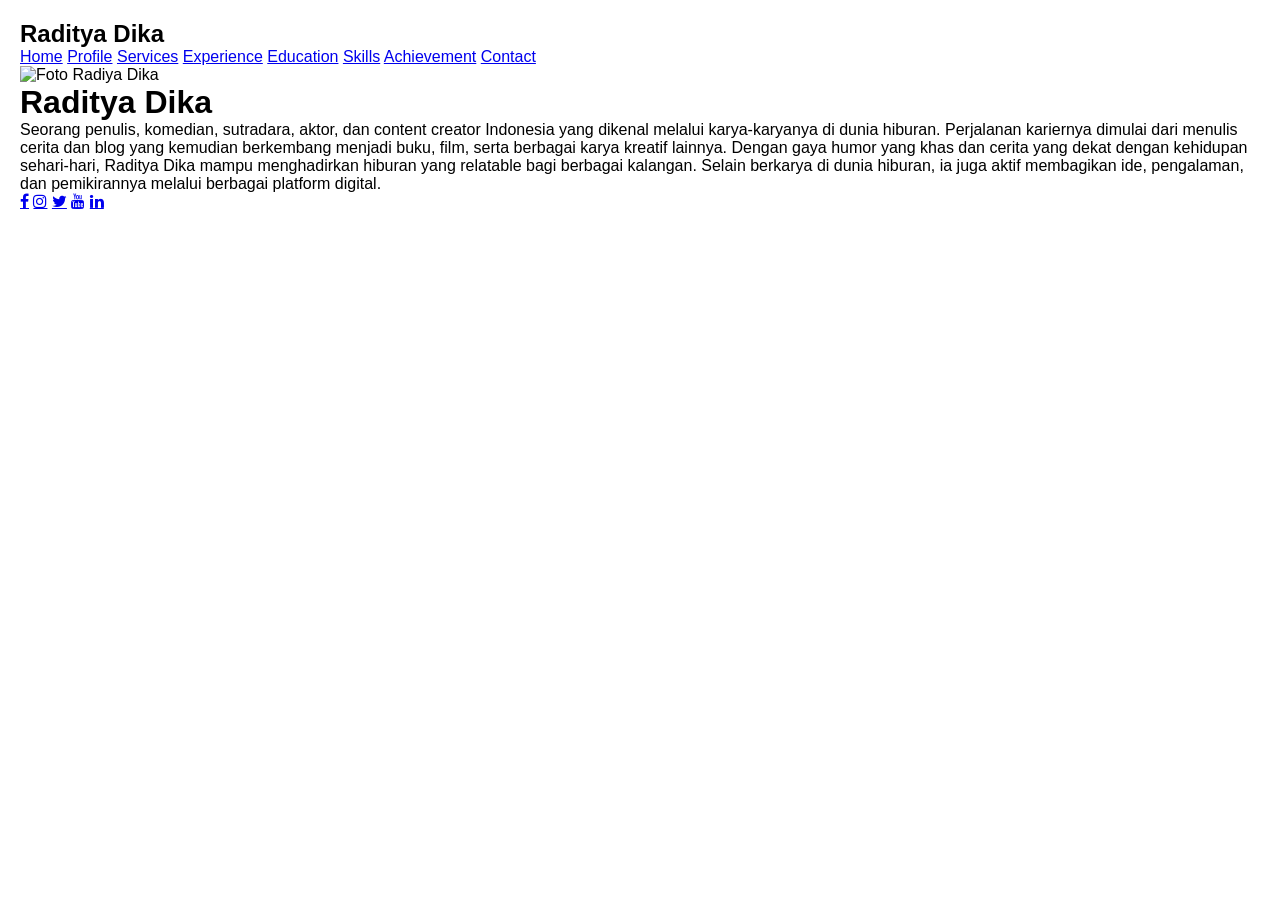
==== index.html @ bf1c9da6 "Progress landing page" ====
<!DOCTYPE html>
<html lang="en">

<head>
    <meta charset="UTF-8">
    <meta name="viewport" content="width=device-width, initial-scale=1.0">
    <title>Website Portfolio</title>    
    <link rel="stylesheet" href="https://cdnjs.cloudflare.com/ajax/libs/font-awesome/4.7.0/css/font-awesome.min.css">
    <link rel="stylesheet" href="style.css" /> 
</head>

<body>
    <h2 id="header">Raditya Dika</h2>

    <nav>
        <a href="#" class="active">Home</a>
        <a href="#">Profile</a>
        <a href="#">Services</a>
        <a href="#">Experience</a>
        <a href="#">Education</a>
        <a href="#">Skills</a>
        <a href="#">Achievement</a>
        <a href="#">Contact</a>
    </nav>

    <div class="home">
        <img id="main-image" src="FotoRadityaDika" alt="Foto Radiya Dika">
        <h1>Raditya Dika</h1>
        <p>Seorang penulis, komedian, sutradara, aktor, dan content creator Indonesia yang dikenal melalui karya-karyanya di dunia hiburan. Perjalanan kariernya dimulai dari menulis cerita dan blog yang kemudian berkembang menjadi buku, film, serta berbagai karya kreatif lainnya. 
            Dengan gaya humor yang khas dan cerita yang dekat dengan kehidupan sehari-hari, Raditya Dika mampu menghadirkan hiburan yang relatable bagi berbagai kalangan. Selain berkarya di dunia hiburan, ia juga aktif membagikan ide, pengalaman, dan pemikirannya melalui berbagai platform digital. </p>       <div class="social-media">
            
        <div class="social-media">    
            <a href="#" class="fa fa-facebook"></a>
            <a href="#" class="fa fa-instagram"></a>
            <a href="#" class="fa fa-twitter"></a>
            <a href="#" class="fa fa-youtube"></a>
            <a href="#" class="fa fa-linkedin"></a>
        </div>


    </div>
</body>

</html>
---- style.css ----
* {
  box-sizing: border-box;
  margin: 0;
  padding: 0;
  font-family: Arial, Helvetica, sans-serif;
}

.nav-back {
  margin-bottom: 20px;
}

body {
  background-color: #ffffff; 
  color: #000000;          
  padding: 20px;
}

.page {
  display: flex;
  flex-direction: row;
  max-width: 900px;
  margin: 0 auto;
  gap: 30px;
}

.btn-back {
  display: inline-block;
  padding: 8px 16px;
  background-color: #0078e0; 
  color: #ffffff;        
  border-radius: 8px;
  font-size: 0.95rem;
  transition: background-color 0.2s ease, transform 0.1s ease;
}

.btn-back:hover {
  background-color: #005bb5;
  transform: translateY(-1px);
}

.leftbar {
  flex: 1;
  text-align: center;
}

.profpic {
  width: 100%;
  max-width: 220px;
  aspect-ratio: 1 / 1;
  margin: 0 auto 15px auto;
  border-radius: 50%;
  border: 6px solid #ffe70f; 
  overflow: hidden;
  background-color: #ffffff;
}

.profpic img {
  width: 100%;
  height: 100%;
  object-fit: cover;
  object-position: center;
}

.leftbar h2 {
  font-size: 1.5rem;
  font-weight: bold;
  margin-bottom: 10px;
  color: #000000;
}

.leftbar h3 {
  font-size: 1.2rem;
  font-weight: bold;
  margin-bottom: 10px;
  color: #000000;
}

.links-social p {
  font-size: 1rem;
  margin-bottom: 8px;
}

.links-social a {
  color: #000000;
  text-decoration: none;
  font-style: italic;
  transition: color 0.2s ease;
}

.links-social a:hover {
  color: #ffe70f;
  text-decoration: underline;
}

.rightbar {
  flex: 2;
  display: flex;
  flex-direction: column;
  gap: 20px;
}

.box {
  background-color: #0078e0; 
  color: #ffffff;          
  padding: 25px;
  border-radius: 12px;
  box-shadow: 0 4px 10px rgba(0, 0, 0, 0.08);
}

.box h2 {
  font-size: 1.5rem;
  font-weight: bold;
  margin-bottom: 15px;
  color: #ffffff;
}

.box table {
  width: 100%;
  border-collapse: collapse;
}

.box td {
  vertical-align: top;
  padding-bottom: 10px;
  font-size: 0.95rem;
  line-height: 1.3;
  color: #ffffff;
}

.box td.label {
  width: 30%;
}

.box td.titik-dua {
  width: 5%;
}

.box p {
  font-size: 0.9rem;
  line-height: 1.4;
  text-align: justify;
  color: #ffffff;
}

.experience {
  max-width: 900px;
  margin: 25px auto 0 auto; 
  background-color: #0078e0;
  padding: 15px;
  border-radius: 12px;
}

.experience h2 {
  text-align: center;
  font-size: 1.5rem;
  font-weight: bold;
  margin-bottom: 20px;
  color: #ffffff;
}

.gallery {
  display: flex;
  justify-content: center;
  align-items: stretch; 
  gap: 15px;           
}

.exp1 {
  flex: 1;                    
  background-color: #ffffff;  
  color: #000000;             
  border-radius: 8px;
  border: 3px solid #ffe70f;   
  overflow: hidden;
  box-shadow: 0 4px 8px rgba(0, 0, 0, 0.15);
  transition: transform 0.2s ease;
}

.exp1:hover {
  transform: translateY(-5px); 
}


.timeline-item {
  padding: 15px;
  display: flex;
  flex-direction: column;
  align-items: center;
  text-align: center;
  height: 100%;
}

.timeline-item .year {
  font-size: 0.85rem;
  font-weight: bold;
  color: #0078e0;
  background-color: #ffe70f;
  padding: 4px 10px;
  border-radius: 4px;
  margin-bottom: 10px;
  display: inline-block;
}

.timeline-item h4 {
  font-size: 0.95rem;
  font-weight: bold;
  color: #000000;
  margin-bottom: 8px;
}

.timeline-item p {
  font-size: 0.8rem;
  color: #333333;
  line-height: 1.4;
  font-weight: normal;
}

.timeline-item p a {
  color: #0078e0;
  text-decoration: underline;
}

/* bagian ngatur responsive */
@media (max-width: 768px) {
  .gallery {
    flex-direction: column;
    gap: 15px;
  }
  .experience {
    margin: 20px 10px 0 10px;
    padding: 15px;
  }
  .exp1-item {
    width: 100%;
  }
}
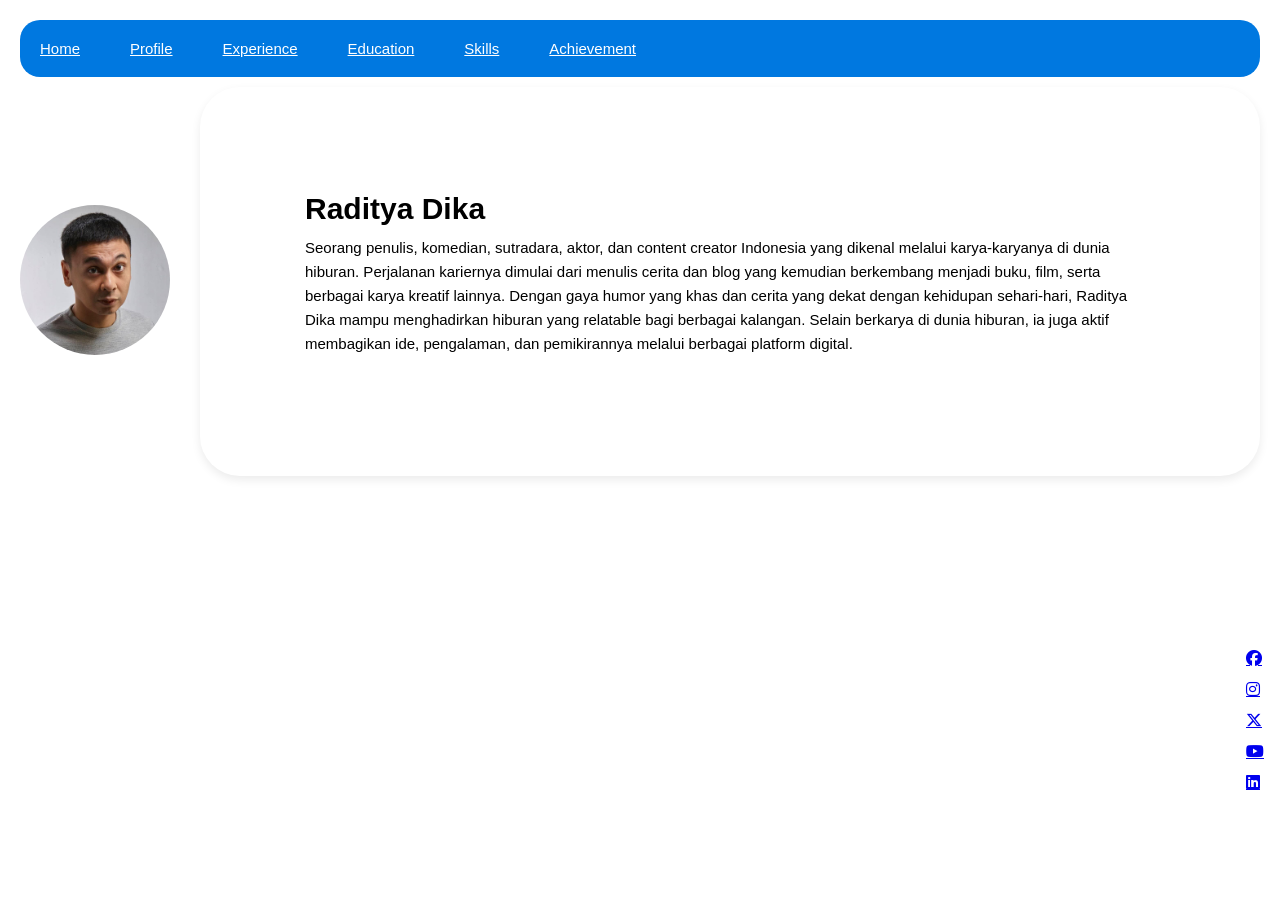
==== commit 35760748: "Progress landing page" ====
--- a/index.html
+++ b/index.html
@@ -5,39 +5,48 @@
     <meta charset="UTF-8">
     <meta name="viewport" content="width=device-width, initial-scale=1.0">
     <title>Website Portfolio</title>    
-    <link rel="stylesheet" href="https://cdnjs.cloudflare.com/ajax/libs/font-awesome/4.7.0/css/font-awesome.min.css">
+    <link rel="stylesheet" href="https://cdnjs.cloudflare.com/ajax/libs/font-awesome/6.5.2/css/all.min.css">
     <link rel="stylesheet" href="style.css" /> 
 </head>
 
 <body>
-    <h2 id="header">Raditya Dika</h2>
+    <div class="nav-wrapper">
+        <nav>
+            <div class="nav-links">
+                <a href="#" class="active">Home</a>
+                <a href="cv.html#profil">Profile</a>
+                <a href="cv.html#experience">Experience</a>
+                <a href="cv.html#education">Education</a>
+                <a href="cv.html#skills">Skills</a>
+                <a href="cv.html#achievement">Achievement</a>
+            </div>
+        </nav>
+    </div>
 
-    <nav>
-        <a href="#" class="active">Home</a>
-        <a href="#">Profile</a>
-        <a href="#">Services</a>
-        <a href="#">Experience</a>
-        <a href="#">Education</a>
-        <a href="#">Skills</a>
-        <a href="#">Achievement</a>
-        <a href="#">Contact</a>
-    </nav>
-
-    <div class="home">
-        <img id="main-image" src="FotoRadityaDika" alt="Foto Radiya Dika">
-        <h1>Raditya Dika</h1>
-        <p>Seorang penulis, komedian, sutradara, aktor, dan content creator Indonesia yang dikenal melalui karya-karyanya di dunia hiburan. Perjalanan kariernya dimulai dari menulis cerita dan blog yang kemudian berkembang menjadi buku, film, serta berbagai karya kreatif lainnya. 
-            Dengan gaya humor yang khas dan cerita yang dekat dengan kehidupan sehari-hari, Raditya Dika mampu menghadirkan hiburan yang relatable bagi berbagai kalangan. Selain berkarya di dunia hiburan, ia juga aktif membagikan ide, pengalaman, dan pemikirannya melalui berbagai platform digital. </p>       <div class="social-media">
-            
-        <div class="social-media">    
-            <a href="#" class="fa fa-facebook"></a>
-            <a href="#" class="fa fa-instagram"></a>
-            <a href="#" class="fa fa-twitter"></a>
-            <a href="#" class="fa fa-youtube"></a>
-            <a href="#" class="fa fa-linkedin"></a>
+    <div class="home-container">
+        <div class="left-home">
+            <div id="image">
+                <img src="resources/FotoRadityaDika.jpeg" alt="Foto Radiya Dika">
+            </div>
         </div>
 
-
+        <div class="landing-page-box">
+            <div class="profile-text">
+                <h1>Raditya Dika</h1>
+                <p>Seorang penulis, komedian, sutradara, aktor, dan content creator Indonesia yang dikenal melalui karya-karyanya di dunia hiburan. Perjalanan kariernya dimulai dari menulis cerita dan blog yang kemudian berkembang menjadi buku, film, serta berbagai karya kreatif lainnya. 
+                    Dengan gaya humor yang khas dan cerita yang dekat dengan kehidupan sehari-hari, Raditya Dika mampu menghadirkan hiburan yang relatable bagi berbagai kalangan. Selain berkarya di dunia hiburan, ia juga aktif membagikan ide, pengalaman, dan pemikirannya melalui berbagai platform digital. </p>       
+            </div>
+        
+            <div class="social-media-box">
+                <div class="social-media">    
+                    <a href="#" class="fa-brands fa-facebook"></a>
+                    <a href="#" class="fa-brands fa-instagram"></a>
+                    <a href="#" class="fa-brands fa-x-twitter"></a>
+                    <a href="#" class="fa-brands fa-youtube"></a>
+                    <a href="#" class="fa-brands fa-linkedin"></a>
+                </div>
+            </div>
+        </div>
     </div>
 </body>
 
--- a/style.css
+++ b/style.css
@@ -14,6 +14,92 @@
   color: #000000;          
   padding: 20px;
 }
+
+.nav-wrapper {
+  padding: 20px;
+  margin-bottom: 10px;
+  background-color: #0078e0;
+  border-radius: 20px;
+}
+
+nav {
+  display: flex;
+  align-items: center;
+}
+
+.nav-links {
+  display: flex;
+  font-size: 15px;
+  color: rgb(250, 250, 250);
+  margin-right: auto;
+  gap: 50px;
+  transition: 0.5s ease;
+}
+.nav-links a {
+  color: #ffffff;
+}
+
+nav a:hover {
+  color: #ffe70f;
+}
+
+.home-container {
+  display: flex;
+  align-items: center;
+  gap: 30px;
+}
+
+#image img {
+  width: 150px;
+  height: 150px;
+  border-radius: 50%;
+}
+
+.landing-page-box {
+  background-color: transparent;
+  color: #000000;          
+  padding: 5px;
+  border-radius: 40px;
+  box-shadow: 0 4px 10px rgba(0, 0, 0, 0.08);
+}
+
+.profile-text {
+  flex: 1;
+  font-size: 15px;
+  padding: 100px 100px;
+  color: #000000;
+}
+
+.profile-text h1 {
+  margin-bottom: 10px;
+}
+
+.profile-text p {
+  margin-bottom: 15px;
+  line-height: 1.6;
+}
+
+.social-media-box {
+  position: fixed;
+  top: 80%;
+  right: 16px;
+  transform: translateY(-50%);
+  z-index: 999;
+}
+
+.social-media {
+  position: sticky;
+  right: 16px;
+  display: flex;
+  flex-direction: column;
+  gap: 15px;
+}
+
+.social-media a:hover {
+  color: #ffe70f;
+}
+
+/* CREATIVE CV */
 
 .page {
   display: flex;
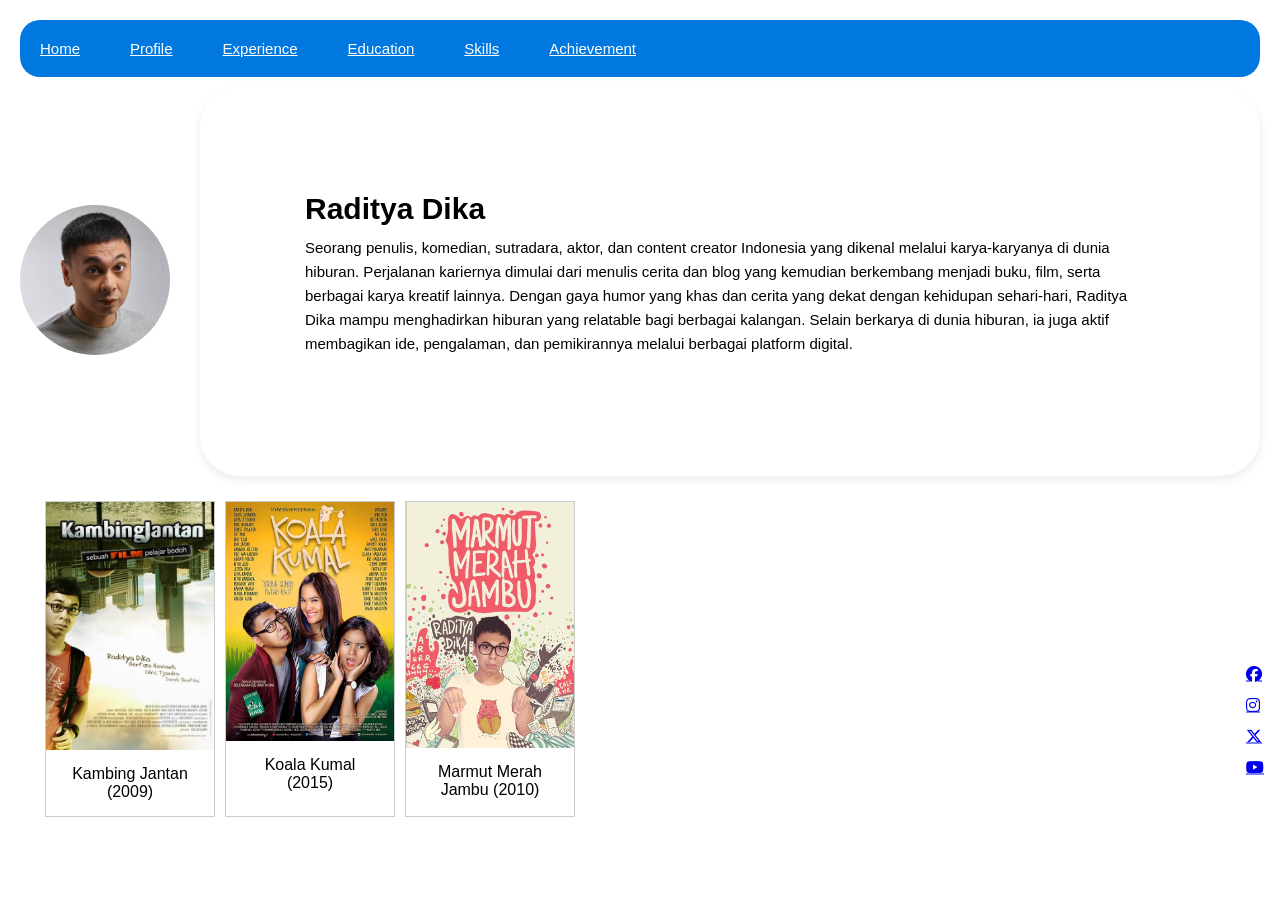
==== commit 5d87b871: "Progress landing page 2" ====
--- a/index.html
+++ b/index.html
@@ -39,15 +39,39 @@
         
             <div class="social-media-box">
                 <div class="social-media">    
-                    <a href="#" class="fa-brands fa-facebook"></a>
-                    <a href="#" class="fa-brands fa-instagram"></a>
-                    <a href="#" class="fa-brands fa-x-twitter"></a>
-                    <a href="#" class="fa-brands fa-youtube"></a>
-                    <a href="#" class="fa-brands fa-linkedin"></a>
+                    <a href="https://www.facebook.com/radityadikapages/" class="fa-brands fa-facebook"></a>
+                    <a href="https://www.instagram.com/raditya_dika/" class="fa-brands fa-instagram"></a>
+                    <a href="https://x.com/radtyadikaa" class="fa-brands fa-x-twitter"></a>
+                    <a href="https://www.youtube.com/@radityadika" class="fa-brands fa-youtube"></a>
                 </div>
             </div>
         </div>
     </div>
+
+    <div class="photo-gallery">
+        
+    <div class="photo-item">
+        <a target="_blank" href="resources/Film1_KambingJantan.jpg">
+        <img src="/resources/Film1_KambingJantan.jpg" alt="Film Kambing Jantan">
+        </a>
+        <div class="desc">Kambing Jantan (2009)</div>
+    </div>
+    
+    <div class="photo-item">
+        <a target="_blank" href="resources/Film2_KoalaKumal.jpg">
+        <img src="/resources/Film2_KoalaKumal.jpg" alt="Film Koala Kumal">
+        </a>
+        <div class="desc">Koala Kumal (2015)</div>
+    </div>
+
+    <div class="photo-item">
+        <a target="_blank" href="resources/Film1_KambingJantan.jpg">
+        <img src="/resources/Buku5_MarmutMerahJambu.jpg" alt="Buku Marmut Merah Jambu">
+        </a>
+        <div class="desc">Marmut Merah Jambu (2010)</div>
+    </div>
+    
+    </div>
 </body>
 
 </html>
--- a/style.css
+++ b/style.css
@@ -97,6 +97,37 @@
 
 .social-media a:hover {
   color: #ffe70f;
+}
+
+/* PHOTO GALLERY */
+.photo-gallery {
+  display: flex;
+  flex-wrap: wrap;
+  justify-content: flex-start;
+  padding: 20px;
+  max-width: 800px;
+}
+
+.photo-item {
+  margin: 5px;
+  border: 1px solid #ccc;
+  width: calc(25% - 20px);
+  align-items: center;
+}
+
+.photo-item:hover {
+  border: 1px solid #777;
+}
+
+.photo-item img {
+  width: 100%;
+  height: auto;
+  display: block;
+}
+
+.photo-item .desc {
+  padding: 15px;
+  text-align: center;
 }
 
 /* CREATIVE CV */
@@ -319,4 +350,7 @@
   .exp1-item {
     width: 100%;
   }
+  .photo-item {
+    width: calc(50% - 20px);
+  }
 }
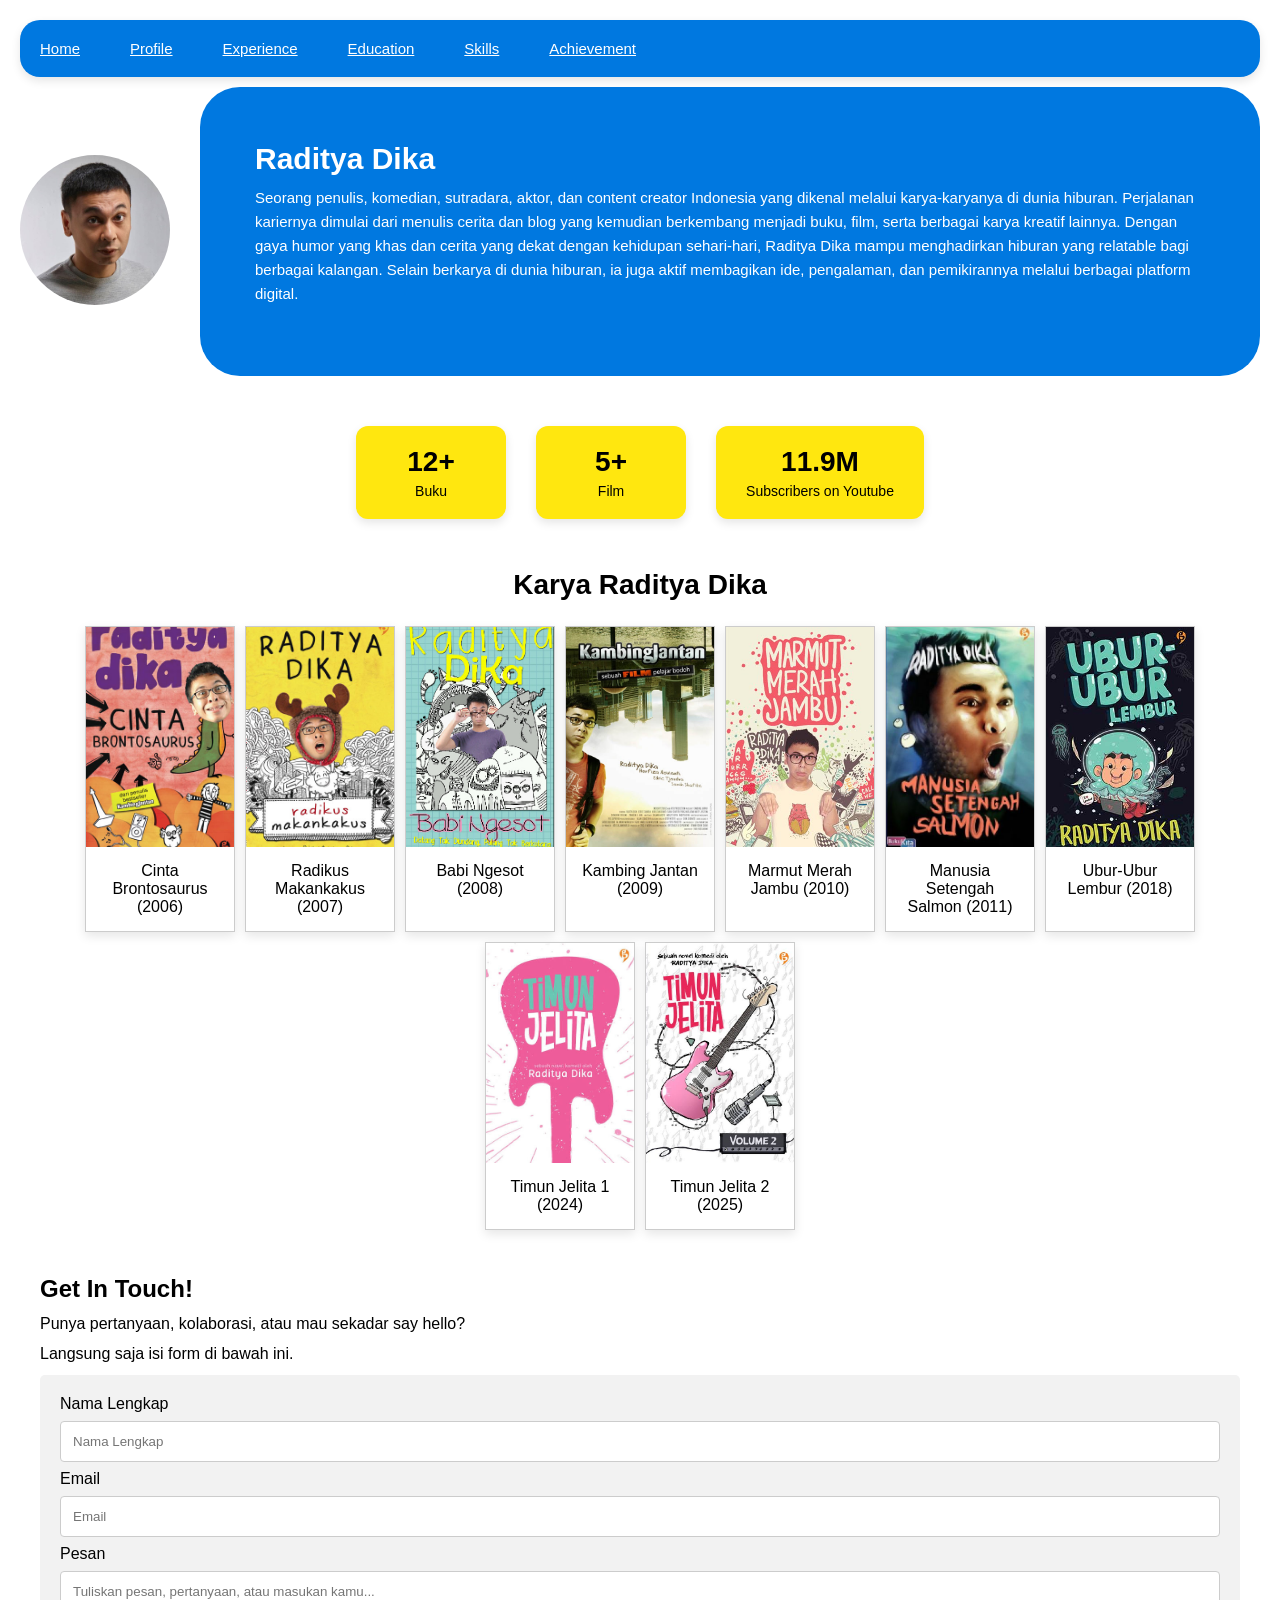
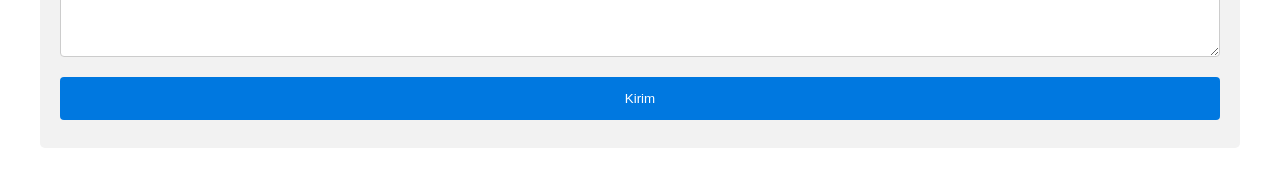
==== commit 55c9ef78: "Progress landing page 3" ====
--- a/index.html
+++ b/index.html
@@ -36,20 +36,47 @@
                 <p>Seorang penulis, komedian, sutradara, aktor, dan content creator Indonesia yang dikenal melalui karya-karyanya di dunia hiburan. Perjalanan kariernya dimulai dari menulis cerita dan blog yang kemudian berkembang menjadi buku, film, serta berbagai karya kreatif lainnya. 
                     Dengan gaya humor yang khas dan cerita yang dekat dengan kehidupan sehari-hari, Raditya Dika mampu menghadirkan hiburan yang relatable bagi berbagai kalangan. Selain berkarya di dunia hiburan, ia juga aktif membagikan ide, pengalaman, dan pemikirannya melalui berbagai platform digital. </p>       
             </div>
-        
-            <div class="social-media-box">
-                <div class="social-media">    
-                    <a href="https://www.facebook.com/radityadikapages/" class="fa-brands fa-facebook"></a>
-                    <a href="https://www.instagram.com/raditya_dika/" class="fa-brands fa-instagram"></a>
-                    <a href="https://x.com/radtyadikaa" class="fa-brands fa-x-twitter"></a>
-                    <a href="https://www.youtube.com/@radityadika" class="fa-brands fa-youtube"></a>
-                </div>
-            </div>
+        </div>
+    </div>
+
+    <div class="stats-box">
+        <div class="stats-item">
+            <h3>12+</h3>
+            <p>Buku</p>
+        </div>
+        <div class="stats-item">
+            <h3>5+</h3>
+            <p>Film</p>
+        </div>
+        <div class="stats-item">
+            <h3>11.9M</h3>
+            <p>Subscribers on Youtube</p>
         </div>
     </div>
 
     <div class="photo-gallery">
-        
+        <h2>Karya Raditya Dika</h2>
+    <div class="photo-item">
+        <a target="_blank" href="resources/Buku4_CintaBrontosaurus.jpg">
+        <img src="/resources/Buku4_CintaBrontosaurus.jpg" alt="Buku Cinta Brontosaurus">
+        </a>
+        <div class="desc">Cinta Brontosaurus (2006)</div>
+    </div>
+    
+    <div class="photo-item">
+        <a target="_blank" href="resources/Buku3_RadikusMakankakus.jpg">
+        <img src="/resources/Buku3_RadikusMakankakus.jpg" alt="Buku Radikus Makankakus">
+        </a>
+        <div class="desc">Radikus Makankakus (2007)</div>
+    </div>
+
+        <div class="photo-item">
+        <a target="_blank" href="resources/Buku2_BabiNgesot.jpeg">
+        <img src="/resources/Buku2_BabiNgesot.jpeg" alt="Buku Babi Ngesot">
+        </a>
+        <div class="desc">Babi Ngesot (2008)</div>
+    </div>
+
     <div class="photo-item">
         <a target="_blank" href="resources/Film1_KambingJantan.jpg">
         <img src="/resources/Film1_KambingJantan.jpg" alt="Film Kambing Jantan">
@@ -58,19 +85,58 @@
     </div>
     
     <div class="photo-item">
-        <a target="_blank" href="resources/Film2_KoalaKumal.jpg">
-        <img src="/resources/Film2_KoalaKumal.jpg" alt="Film Koala Kumal">
-        </a>
-        <div class="desc">Koala Kumal (2015)</div>
-    </div>
-
-    <div class="photo-item">
-        <a target="_blank" href="resources/Film1_KambingJantan.jpg">
+        <a target="_blank" href="resources/Buku5_MarmutMerahJambu.jpg">
         <img src="/resources/Buku5_MarmutMerahJambu.jpg" alt="Buku Marmut Merah Jambu">
         </a>
         <div class="desc">Marmut Merah Jambu (2010)</div>
     </div>
-    
+
+    <div class="photo-item">
+        <a target="_blank" href="resources/Buku6_ManusiaSetengahSalmon.jpg">
+        <img src="/resources/Buku6_ManusiaSetengahSalmon.jpg" alt="Film Manusia Setengah Salmon">
+        </a>
+        <div class="desc">Manusia Setengah Salmon (2011)</div>
+    </div>
+
+    <div class="photo-item">
+        <a target="_blank" href="resources/Buku1_Ubur-Ubur-Lembur.jpg">
+        <img src="/resources/Buku1_Ubur-Ubur-Lembur.jpg" alt="Buku Ubur-Ubur Lembur">
+        </a>
+        <div class="desc">Ubur-Ubur Lembur (2018)</div>
+    </div>
+
+    <div class="photo-item">
+        <a target="_blank" href="resources/Buku8_TimunJelita1.jpeg">
+        <img src="/resources/Buku8_TimunJelita1.jpeg" alt="Buku Timun Jelita Vol. 1">
+        </a>
+        <div class="desc">Timun Jelita 1 (2024)</div>
+    </div>
+
+        <div class="photo-item">
+        <a target="_blank" href="resources/Buku9_TimunJelita2.jpeg">
+        <img src="/resources/Buku9_TimunJelita2.jpeg" alt="Buku Timun Jelita Vol. 2">
+        </a>
+        <div class="desc">Timun Jelita 2 (2025)</div>
+    </div>
+    </div>
+
+    <div class="contact">
+        <h2>Get In Touch!</h2>
+        <p>Punya pertanyaan, kolaborasi, atau mau sekadar say hello?</p>
+        <p>Langsung saja isi form di bawah ini.</p>
+
+        <form>
+            <label for="name">Nama Lengkap</label>
+            <input type="text" id="name" placeholder="Nama Lengkap">
+
+            <label for="email">Email</label>
+            <input type="email" id="email" placeholder="Email">
+
+            <label for="pesan">Pesan</label>
+            <textarea id="pesan" placeholder="Tuliskan pesan, pertanyaan, atau masukan kamu..." rows="4" cols="50"></textarea>
+        
+            <input type="submit" value="Kirim">
+        </form>
     </div>
 </body>
 
--- a/style.css
+++ b/style.css
@@ -15,11 +15,16 @@
   padding: 20px;
 }
 
+/* LANDING-PAGE */
 .nav-wrapper {
   padding: 20px;
   margin-bottom: 10px;
   background-color: #0078e0;
   border-radius: 20px;
+  box-shadow: 0 4px 10px rgba(0, 0, 0, 0.1);
+  position: sticky;
+  top: 10px;
+  z-index: 999;
 }
 
 nav {
@@ -55,19 +60,28 @@
   border-radius: 50%;
 }
 
+#image img:hover {
+  transform: scale(1.1);
+  transition: transform 0.5s ease;
+}
+
 .landing-page-box {
-  background-color: transparent;
-  color: #000000;          
+  background-color: #0078e0;
+  color: #ffffff;          
   padding: 5px;
   border-radius: 40px;
-  box-shadow: 0 4px 10px rgba(0, 0, 0, 0.08);
+  transition: 0.3s ease; 
+}
+
+.landing-page-box:hover {
+  transform: translateY(-5px);
 }
 
 .profile-text {
   flex: 1;
   font-size: 15px;
-  padding: 100px 100px;
-  color: #000000;
+  padding: 50px 50px;
+  color: #ffffff;
 }
 
 .profile-text h1 {
@@ -79,55 +93,118 @@
   line-height: 1.6;
 }
 
-.social-media-box {
-  position: fixed;
-  top: 80%;
-  right: 16px;
-  transform: translateY(-50%);
-  z-index: 999;
-}
-
-.social-media {
-  position: sticky;
-  right: 16px;
-  display: flex;
-  flex-direction: column;
-  gap: 15px;
-}
-
-.social-media a:hover {
-  color: #ffe70f;
+.stats-box {
+  display: flex;
+  padding: 20px;
+  justify-content: center;
+  gap: 30px;
+  margin: 30px 0;
+  flex-wrap: wrap;
+}
+
+.stats-item {
+  background-color: #ffe70f;
+  padding: 20px 30px;
+  border-radius: 12px;
+  text-align: center;
+  box-shadow: 0 4px 10px rgba(0, 0, 0, 0.1);
+  min-width: 150px;
+}
+
+.stats-item h3 {
+  font-size: 28px;
+  margin-bottom: 5px;
+}
+
+.stats-item p {
+  font-size: 14px;
 }
 
 /* PHOTO GALLERY */
 .photo-gallery {
   display: flex;
+  flex-direction: row;
   flex-wrap: wrap;
-  justify-content: flex-start;
-  padding: 20px;
-  max-width: 800px;
+  justify-content: center;
+  margin-top: 20px;
+}
+
+.photo-gallery h2 {
+  flex-basis: 100%;
+  text-align: center;
+  font-size: 28px;
+  margin-bottom: 20px;
 }
 
 .photo-item {
   margin: 5px;
   border: 1px solid #ccc;
-  width: calc(25% - 20px);
+  width: 150px;
   align-items: center;
+  box-shadow: 0 4px 10px rgba(0, 0, 0, 0.1);
+  transition: 0.3s ease;  
 }
 
 .photo-item:hover {
   border: 1px solid #777;
+  box-shadow: 0 8px 20px rgba(0, 0, 0, 0.2); 
+  transform: translateY(-5px);
 }
 
 .photo-item img {
   width: 100%;
-  height: auto;
+  height: 220px;
+  object-fit: cover;
   display: block;
 }
 
 .photo-item .desc {
   padding: 15px;
   text-align: center;
+}
+
+.contact {
+  padding-top: 20px;
+  margin: 20px;
+  gap: 12px;
+  display: flex;
+  flex-direction: column;
+}
+
+form {
+  border-radius: 5px;
+  background-color: #f2f2f2;
+  padding: 20px;
+}
+
+label {
+  display: block;
+}
+
+input,
+textarea {
+  width: 100%;
+  padding: 12px;
+  margin: 8px 0;
+  display: inline-block;
+  border: 1px solid #ccc;
+  border-radius: 4px;
+  box-sizing: border-box;
+}
+
+input[type=submit] {
+  width: 100%;
+  background-color:#0078e0;
+  color: white;
+  padding: 14px;
+  margin: 8px 0;
+  border: none;
+  border-radius: 4px;
+  cursor: pointer;
+}
+
+input[type=submit]:hover {
+  background-color: #0078e0;
 }
 
 /* CREATIVE CV */
@@ -350,7 +427,18 @@
   .exp1-item {
     width: 100%;
   }
+  .nav-links {
+    font-size: 15px;
+    gap: 25px;
+  }
   .photo-item {
     width: calc(50% - 20px);
   }
+}
+
+@media (max-width: 480px) {
+  .nav-links {
+    font-size: 11px;
+    gap: 12px;
+  }
 }
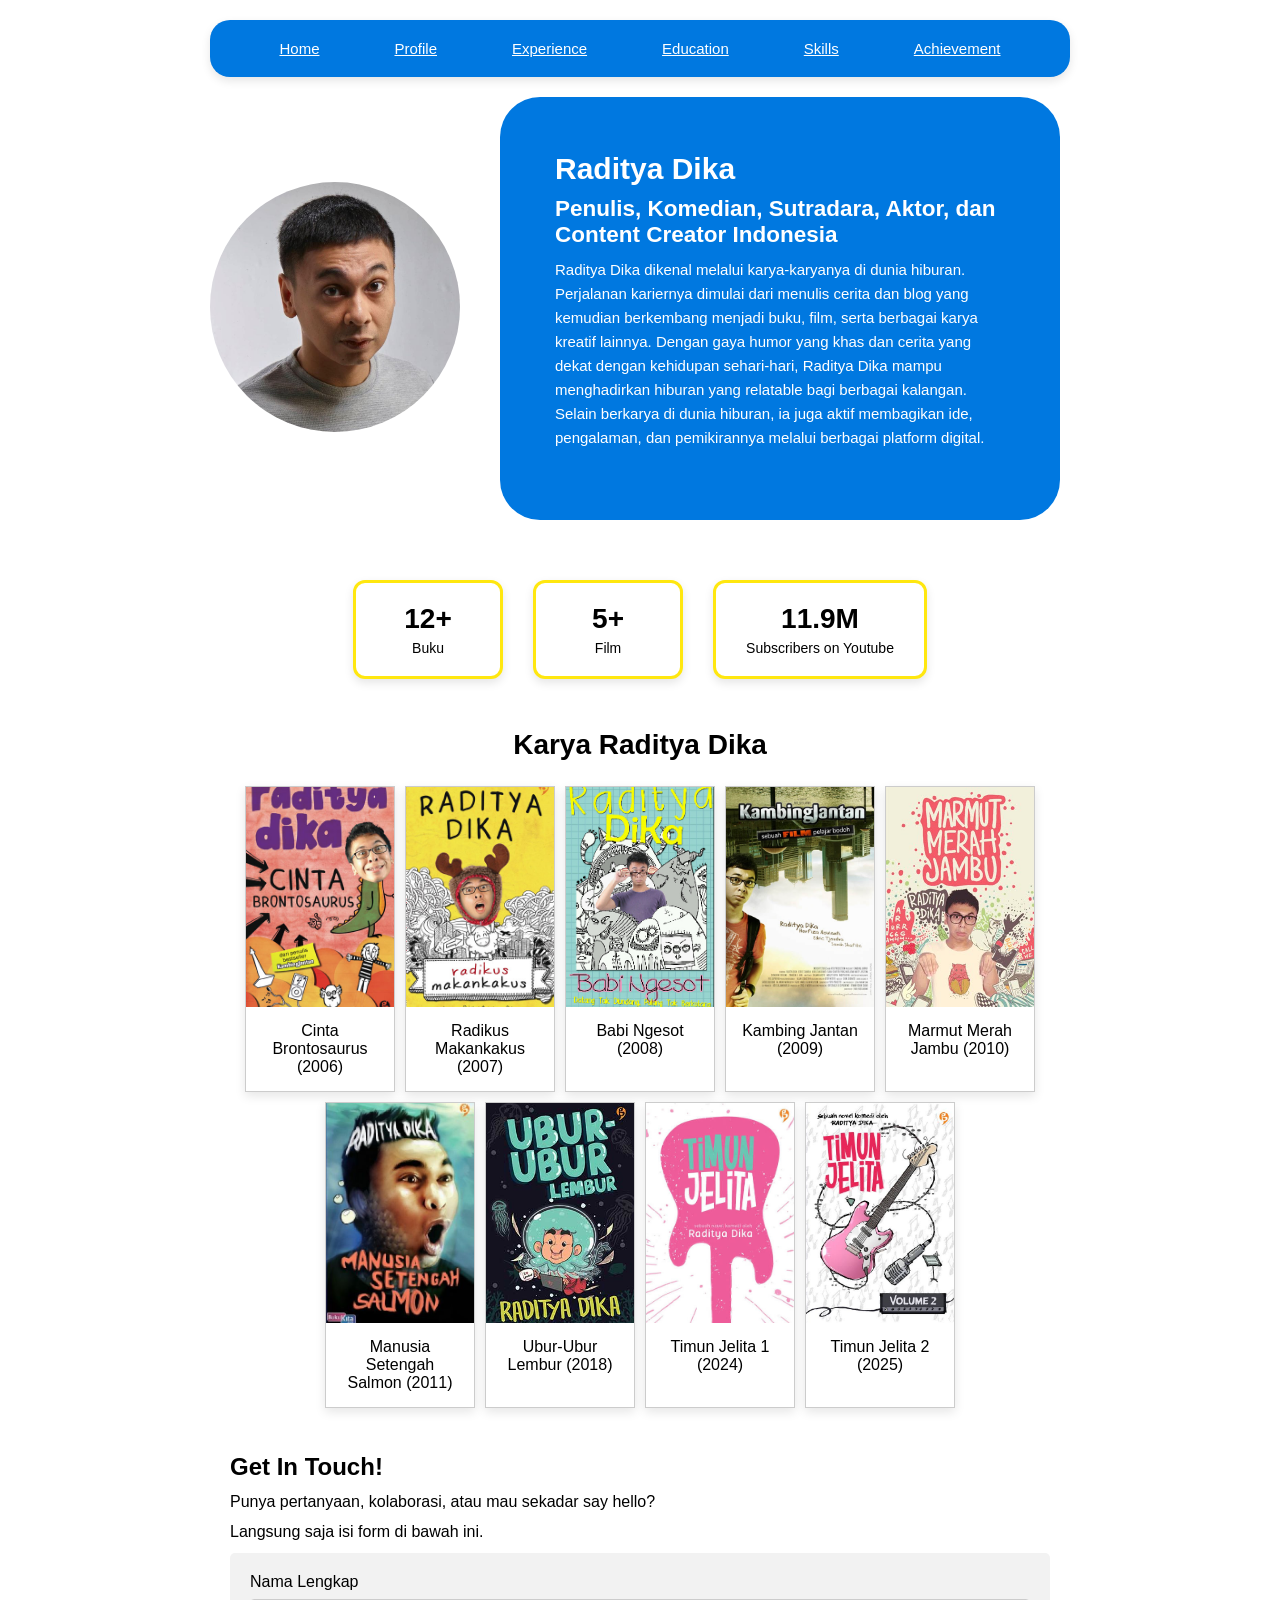
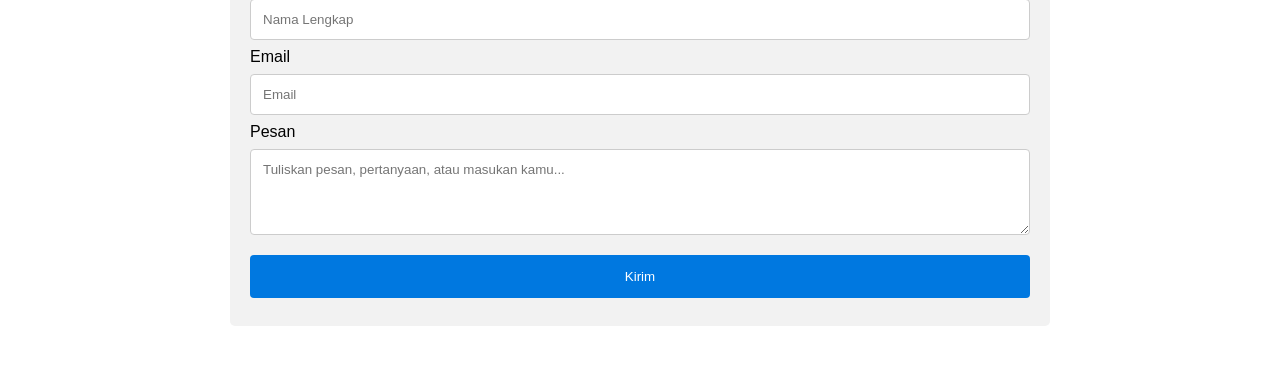
==== commit 0e4a4208: "Progress landing page 4" ====
--- a/index.html
+++ b/index.html
@@ -5,11 +5,12 @@
     <meta charset="UTF-8">
     <meta name="viewport" content="width=device-width, initial-scale=1.0">
     <title>Website Portfolio</title>    
-    <link rel="stylesheet" href="https://cdnjs.cloudflare.com/ajax/libs/font-awesome/6.5.2/css/all.min.css">
+    <link rel="stylesheet" href="https://cdnjs.cloudflare.com/ajax/libs/font-awesome/4.7.0/css/font-awesome.min.css">
     <link rel="stylesheet" href="style.css" /> 
 </head>
 
 <body>
+<div class="landing-page">
     <div class="nav-wrapper">
         <nav>
             <div class="nav-links">
@@ -33,7 +34,8 @@
         <div class="landing-page-box">
             <div class="profile-text">
                 <h1>Raditya Dika</h1>
-                <p>Seorang penulis, komedian, sutradara, aktor, dan content creator Indonesia yang dikenal melalui karya-karyanya di dunia hiburan. Perjalanan kariernya dimulai dari menulis cerita dan blog yang kemudian berkembang menjadi buku, film, serta berbagai karya kreatif lainnya. 
+                <h2>Penulis, Komedian, Sutradara, Aktor, dan Content Creator Indonesia</h2>
+                <p> Raditya Dika dikenal melalui karya-karyanya di dunia hiburan. Perjalanan kariernya dimulai dari menulis cerita dan blog yang kemudian berkembang menjadi buku, film, serta berbagai karya kreatif lainnya. 
                     Dengan gaya humor yang khas dan cerita yang dekat dengan kehidupan sehari-hari, Raditya Dika mampu menghadirkan hiburan yang relatable bagi berbagai kalangan. Selain berkarya di dunia hiburan, ia juga aktif membagikan ide, pengalaman, dan pemikirannya melalui berbagai platform digital. </p>       
             </div>
         </div>
@@ -138,6 +140,7 @@
             <input type="submit" value="Kirim">
         </form>
     </div>
+</div>
 </body>
 
 </html>
--- a/style.css
+++ b/style.css
@@ -16,6 +16,12 @@
 }
 
 /* LANDING-PAGE */
+.landing-page {
+  max-width: 900px;
+  margin: 0 auto;
+  padding: 0 20px;
+}
+
 .nav-wrapper {
   padding: 20px;
   margin-bottom: 10px;
@@ -30,16 +36,17 @@
 nav {
   display: flex;
   align-items: center;
+  justify-content: center;
 }
 
 .nav-links {
   display: flex;
   font-size: 15px;
   color: rgb(250, 250, 250);
-  margin-right: auto;
-  gap: 50px;
+  gap: 75px;
   transition: 0.5s ease;
 }
+
 .nav-links a {
   color: #ffffff;
 }
@@ -55,8 +62,8 @@
 }
 
 #image img {
-  width: 150px;
-  height: 150px;
+  width: 250px;
+  height: 250px;
   border-radius: 50%;
 }
 
@@ -70,7 +77,8 @@
   color: #ffffff;          
   padding: 5px;
   border-radius: 40px;
-  transition: 0.3s ease; 
+  transition: 0.3s ease;
+  margin: 10px;
 }
 
 .landing-page-box:hover {
@@ -85,6 +93,10 @@
 }
 
 .profile-text h1 {
+  margin-bottom: 10px;
+}
+
+.profile-text h2 {
   margin-bottom: 10px;
 }
 
@@ -103,12 +115,21 @@
 }
 
 .stats-item {
-  background-color: #ffe70f;
+  background-color: #ffffff;
+  border: 3px solid #ffe70f;
   padding: 20px 30px;
   border-radius: 12px;
   text-align: center;
   box-shadow: 0 4px 10px rgba(0, 0, 0, 0.1);
   min-width: 150px;
+  transition: 0.3s ease;
+}
+
+.stats-item:hover {
+  border: 1px solid #777;
+  background-color: #ffe70f;
+  box-shadow: 0 8px 20px rgba(19, 26, 166, 0.2); 
+  transform: translateY(-5px);
 }
 
 .stats-item h3 {
@@ -201,10 +222,12 @@
   border: none;
   border-radius: 4px;
   cursor: pointer;
+  transition: 0.3s ease;  
 }
 
 input[type=submit]:hover {
   background-color: #0078e0;
+
 }
 
 /* CREATIVE CV */
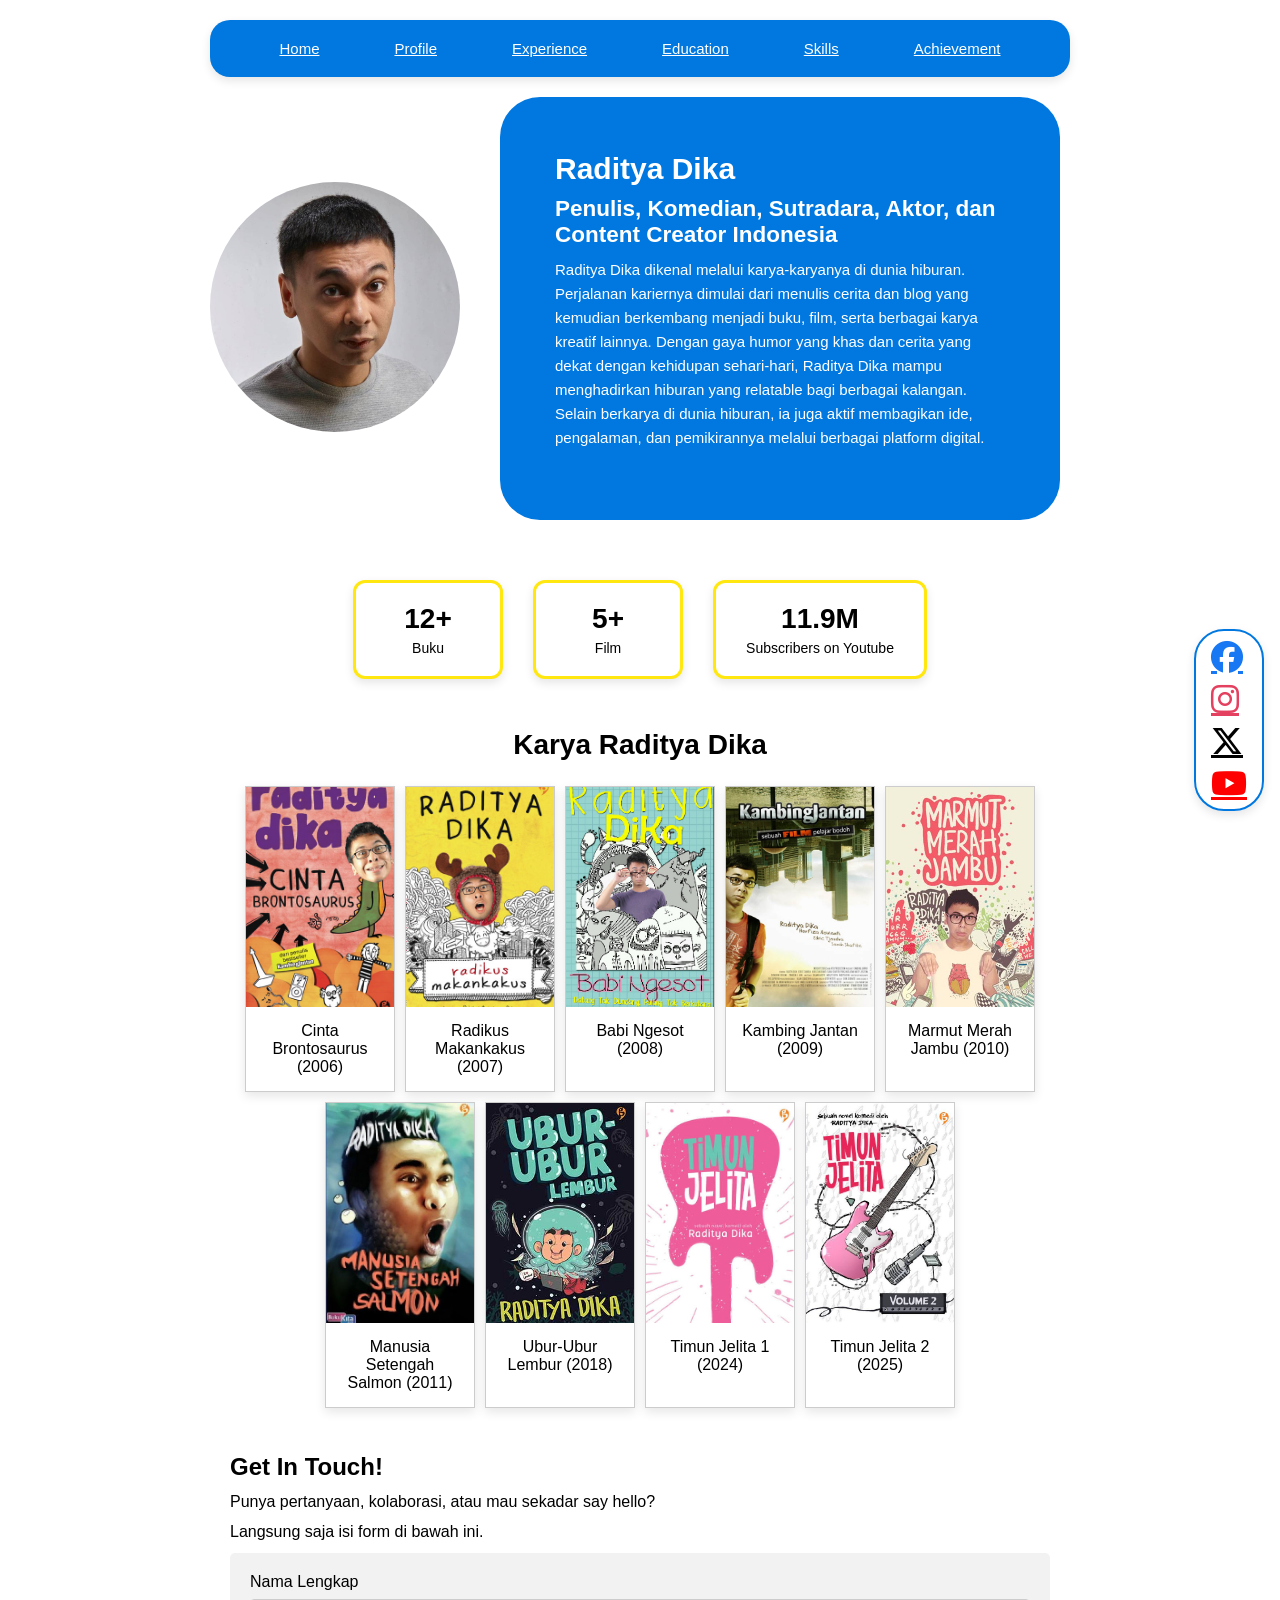
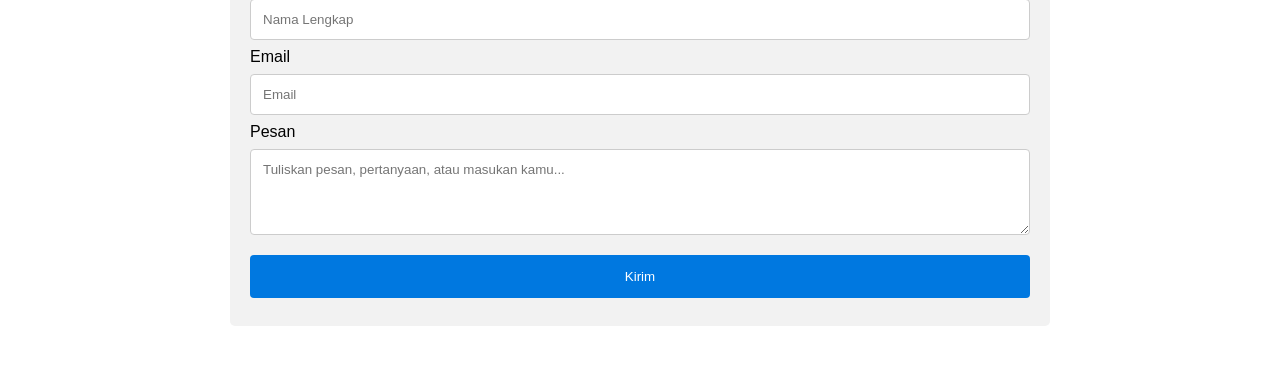
==== commit 825045ae: "Progress landing page 5" ====
--- a/index.html
+++ b/index.html
@@ -5,7 +5,7 @@
     <meta charset="UTF-8">
     <meta name="viewport" content="width=device-width, initial-scale=1.0">
     <title>Website Portfolio</title>    
-    <link rel="stylesheet" href="https://cdnjs.cloudflare.com/ajax/libs/font-awesome/4.7.0/css/font-awesome.min.css">
+    <link rel="stylesheet" href="https://cdnjs.cloudflare.com/ajax/libs/font-awesome/6.5.2/css/all.min.css">
     <link rel="stylesheet" href="style.css" /> 
 </head>
 
@@ -122,6 +122,15 @@
     </div>
     </div>
 
+    <div class="social-media-box">
+        <div class="social-media">    
+            <a href="https://www.facebook.com/radityadikapages/" class="fa-brands fa-facebook"></a>
+            <a href="https://www.instagram.com/raditya_dika/" class="fa-brands fa-instagram"></a>
+            <a href="https://x.com/radtyadikaa" class="fa-brands fa-x-twitter"></a>
+            <a href="https://www.youtube.com/@radityadika" class="fa-brands fa-youtube"></a>
+        </div>
+    </div>
+
     <div class="contact">
         <h2>Get In Touch!</h2>
         <p>Punya pertanyaan, kolaborasi, atau mau sekadar say hello?</p>
--- a/style.css
+++ b/style.css
@@ -182,6 +182,46 @@
 .photo-item .desc {
   padding: 15px;
   text-align: center;
+}
+
+.social-media-box {
+  position: fixed;
+  top: 80%;
+  right: 16px;
+  z-index: 999;
+  border: 2px solid #0078e0;
+  padding: 10px;
+  justify-content: center;
+  box-shadow: 0 4px 10px rgba(0, 0, 0, 0.1);
+  border-radius: 30px;
+  transform: translateY(-50%);
+}
+
+.social-media {
+  display: flex;
+  flex-direction: column;
+  gap: 10px;
+}
+
+.social-media a {
+  font-size: 32px;
+  margin: 0 5px;
+}
+
+.fa-facebook {
+  color: #1877F2;
+}
+
+.fa-instagram {
+  color: #E4405F;
+}
+
+.fa-x-twitter {
+  color: #000000;
+}
+
+.fa-youtube {
+  color: #FF0000;
 }
 
 .contact {
@@ -438,6 +478,19 @@
 }
 
 /* bagian ngatur responsive */
+@media (max-width: 1100px) {
+  .social-media-box {
+    position: static;
+    margin: 20px auto;
+    transform: none;
+    width: fit-content;
+  }
+
+  .social-media {
+    flex-direction: row;
+  }
+}
+
 @media (max-width: 768px) {
   .gallery {
     flex-direction: column;
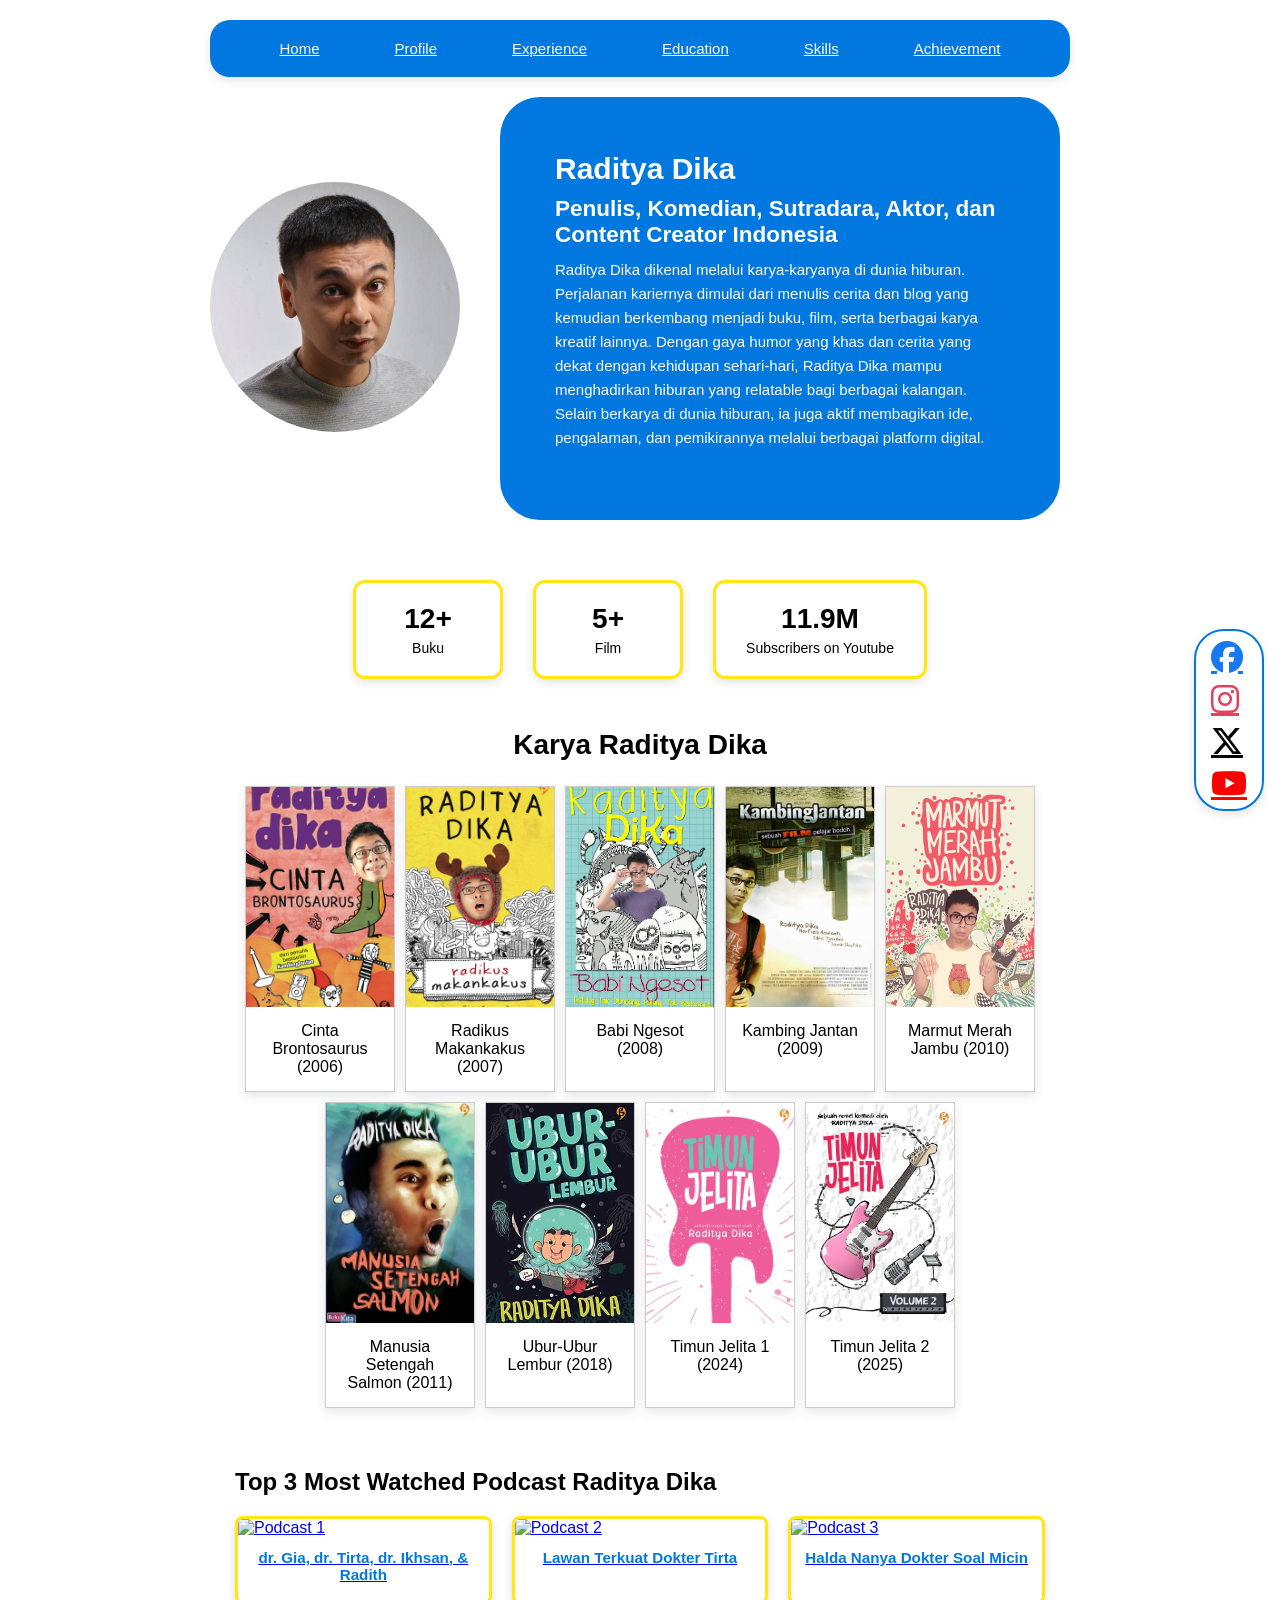
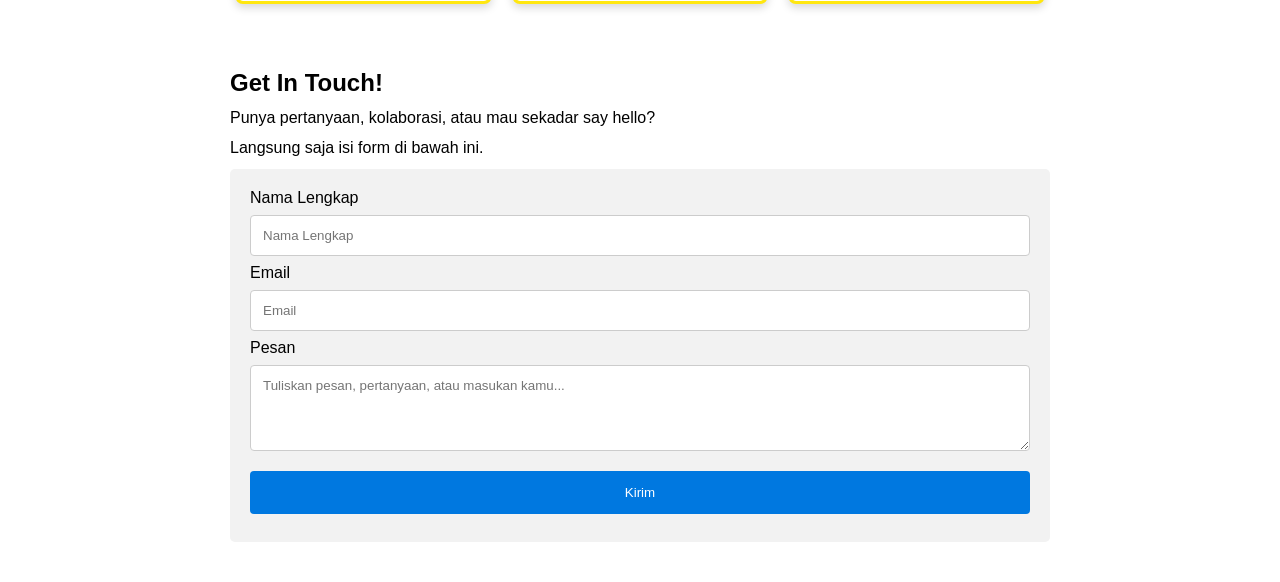
==== commit 952fe027: "fix web" ====
--- a/index.html
+++ b/index.html
@@ -60,67 +60,101 @@
         <h2>Karya Raditya Dika</h2>
     <div class="photo-item">
         <a target="_blank" href="resources/Buku4_CintaBrontosaurus.jpg">
-        <img src="/resources/Buku4_CintaBrontosaurus.jpg" alt="Buku Cinta Brontosaurus">
+        <img src="resources/Buku4_CintaBrontosaurus.jpg" alt="Buku Cinta Brontosaurus">
         </a>
         <div class="desc">Cinta Brontosaurus (2006)</div>
     </div>
     
     <div class="photo-item">
         <a target="_blank" href="resources/Buku3_RadikusMakankakus.jpg">
-        <img src="/resources/Buku3_RadikusMakankakus.jpg" alt="Buku Radikus Makankakus">
+        <img src="resources/Buku3_RadikusMakankakus.jpg" alt="Buku Radikus Makankakus">
         </a>
         <div class="desc">Radikus Makankakus (2007)</div>
     </div>
 
         <div class="photo-item">
         <a target="_blank" href="resources/Buku2_BabiNgesot.jpeg">
-        <img src="/resources/Buku2_BabiNgesot.jpeg" alt="Buku Babi Ngesot">
+        <img src="resources/Buku2_BabiNgesot.jpeg" alt="Buku Babi Ngesot">
         </a>
         <div class="desc">Babi Ngesot (2008)</div>
     </div>
 
     <div class="photo-item">
         <a target="_blank" href="resources/Film1_KambingJantan.jpg">
-        <img src="/resources/Film1_KambingJantan.jpg" alt="Film Kambing Jantan">
+        <img src="resources/Film1_KambingJantan.jpg" alt="Film Kambing Jantan">
         </a>
         <div class="desc">Kambing Jantan (2009)</div>
     </div>
     
     <div class="photo-item">
         <a target="_blank" href="resources/Buku5_MarmutMerahJambu.jpg">
-        <img src="/resources/Buku5_MarmutMerahJambu.jpg" alt="Buku Marmut Merah Jambu">
+        <img src="resources/Buku5_MarmutMerahJambu.jpg" alt="Buku Marmut Merah Jambu">
         </a>
         <div class="desc">Marmut Merah Jambu (2010)</div>
     </div>
 
     <div class="photo-item">
         <a target="_blank" href="resources/Buku6_ManusiaSetengahSalmon.jpg">
-        <img src="/resources/Buku6_ManusiaSetengahSalmon.jpg" alt="Film Manusia Setengah Salmon">
+        <img src="resources/Buku6_ManusiaSetengahSalmon.jpg" alt="Film Manusia Setengah Salmon">
         </a>
         <div class="desc">Manusia Setengah Salmon (2011)</div>
     </div>
 
     <div class="photo-item">
         <a target="_blank" href="resources/Buku1_Ubur-Ubur-Lembur.jpg">
-        <img src="/resources/Buku1_Ubur-Ubur-Lembur.jpg" alt="Buku Ubur-Ubur Lembur">
+        <img src="resources/Buku1_Ubur-Ubur-Lembur.jpg" alt="Buku Ubur-Ubur Lembur">
         </a>
         <div class="desc">Ubur-Ubur Lembur (2018)</div>
     </div>
 
     <div class="photo-item">
         <a target="_blank" href="resources/Buku8_TimunJelita1.jpeg">
-        <img src="/resources/Buku8_TimunJelita1.jpeg" alt="Buku Timun Jelita Vol. 1">
+        <img src="resources/Buku8_TimunJelita1.jpeg" alt="Buku Timun Jelita Vol. 1">
         </a>
         <div class="desc">Timun Jelita 1 (2024)</div>
     </div>
 
         <div class="photo-item">
         <a target="_blank" href="resources/Buku9_TimunJelita2.jpeg">
-        <img src="/resources/Buku9_TimunJelita2.jpeg" alt="Buku Timun Jelita Vol. 2">
+        <img src="resources/Buku9_TimunJelita2.jpeg" alt="Buku Timun Jelita Vol. 2">
         </a>
         <div class="desc">Timun Jelita 2 (2025)</div>
     </div>
     </div>
+
+<div class="card podcast-section">
+    <h2>Top 3 Most Watched Podcast Raditya Dika</h2>
+  
+    <div class="podcast-grid">
+        <a href="https://www.youtube.com/watch?v=l5pK6sfhxt0" target="_blank" class="podcast-card">
+      <div class="podcast-img">
+        <img src="https://img.youtube.com/vi/l5pK6sfhxt0/hqdefault.jpg" alt="Podcast 1">
+      </div>
+      <div class="podcast-info">
+        <h4>dr. Gia, dr. Tirta, dr. Ikhsan, & Radith</h4>
+      </div>
+    </a>
+
+    <a href="https://www.youtube.com/watch?v=bx5yHRX4bBM target="_blank" class="podcast-card">
+      <div class="podcast-img">
+        <img src="https://img.youtube.com/vi/bx5yHRX4bBM/hqdefault.jpg" alt="Podcast 2">
+      </div>
+      <div class="podcast-info">
+        <h4>Lawan Terkuat Dokter Tirta</h4>
+      </div>
+    </a>
+
+    <a href="https://www.youtube.com/watch?v=BDxmLs1hW0E" target="_blank" class="podcast-card">
+      <div class="podcast-img">
+        <img src="https://img.youtube.com/vi/BDxmLs1hW0E/hqdefault.jpg" alt="Podcast 3">
+      </div>
+      <div class="podcast-info">
+        <h4>Halda Nanya Dokter Soal Micin</h4>
+      </div>
+    </a>
+
+    </div>
+</div>
 
     <div class="social-media-box">
         <div class="social-media">    
--- a/style.css
+++ b/style.css
@@ -182,6 +182,42 @@
 .photo-item .desc {
   padding: 15px;
   text-align: center;
+}
+
+.podcast-section {
+  margin-top: 30px; 
+  padding: 25px;    
+}
+
+.podcast-grid {
+  display: flex;
+  gap: 20px;
+  margin-top: 20px;
+  justify-content: center;
+}
+
+.podcast-card {
+  flex: 1;
+  background-color: #ffffff;
+  border-radius: 8px;
+  border: 3px solid #ffe70f;
+  overflow: hidden;
+  display: flex;
+  flex-direction: column;
+  box-shadow: 0 4px 8px rgba(0, 0, 0, 0.15);
+  transition: transform 0.2s ease, box-shadow 0.2s ease;
+}
+
+.podcast-info {
+  padding: 12px;
+  text-align: center;
+}
+
+.podcast-info h4 {
+  color: #0078e0;
+  font-size: 0.95rem;
+  font-weight: bold;
+  margin-bottom: 6px;
 }
 
 .social-media-box {
@@ -510,6 +546,10 @@
   .photo-item {
     width: calc(50% - 20px);
   }
+  .podcast-grid {
+      flex-direction: column;
+      gap: 15px;
+    }
 }
 
 @media (max-width: 480px) {
@@ -517,4 +557,4 @@
     font-size: 11px;
     gap: 12px;
   }
-}+}
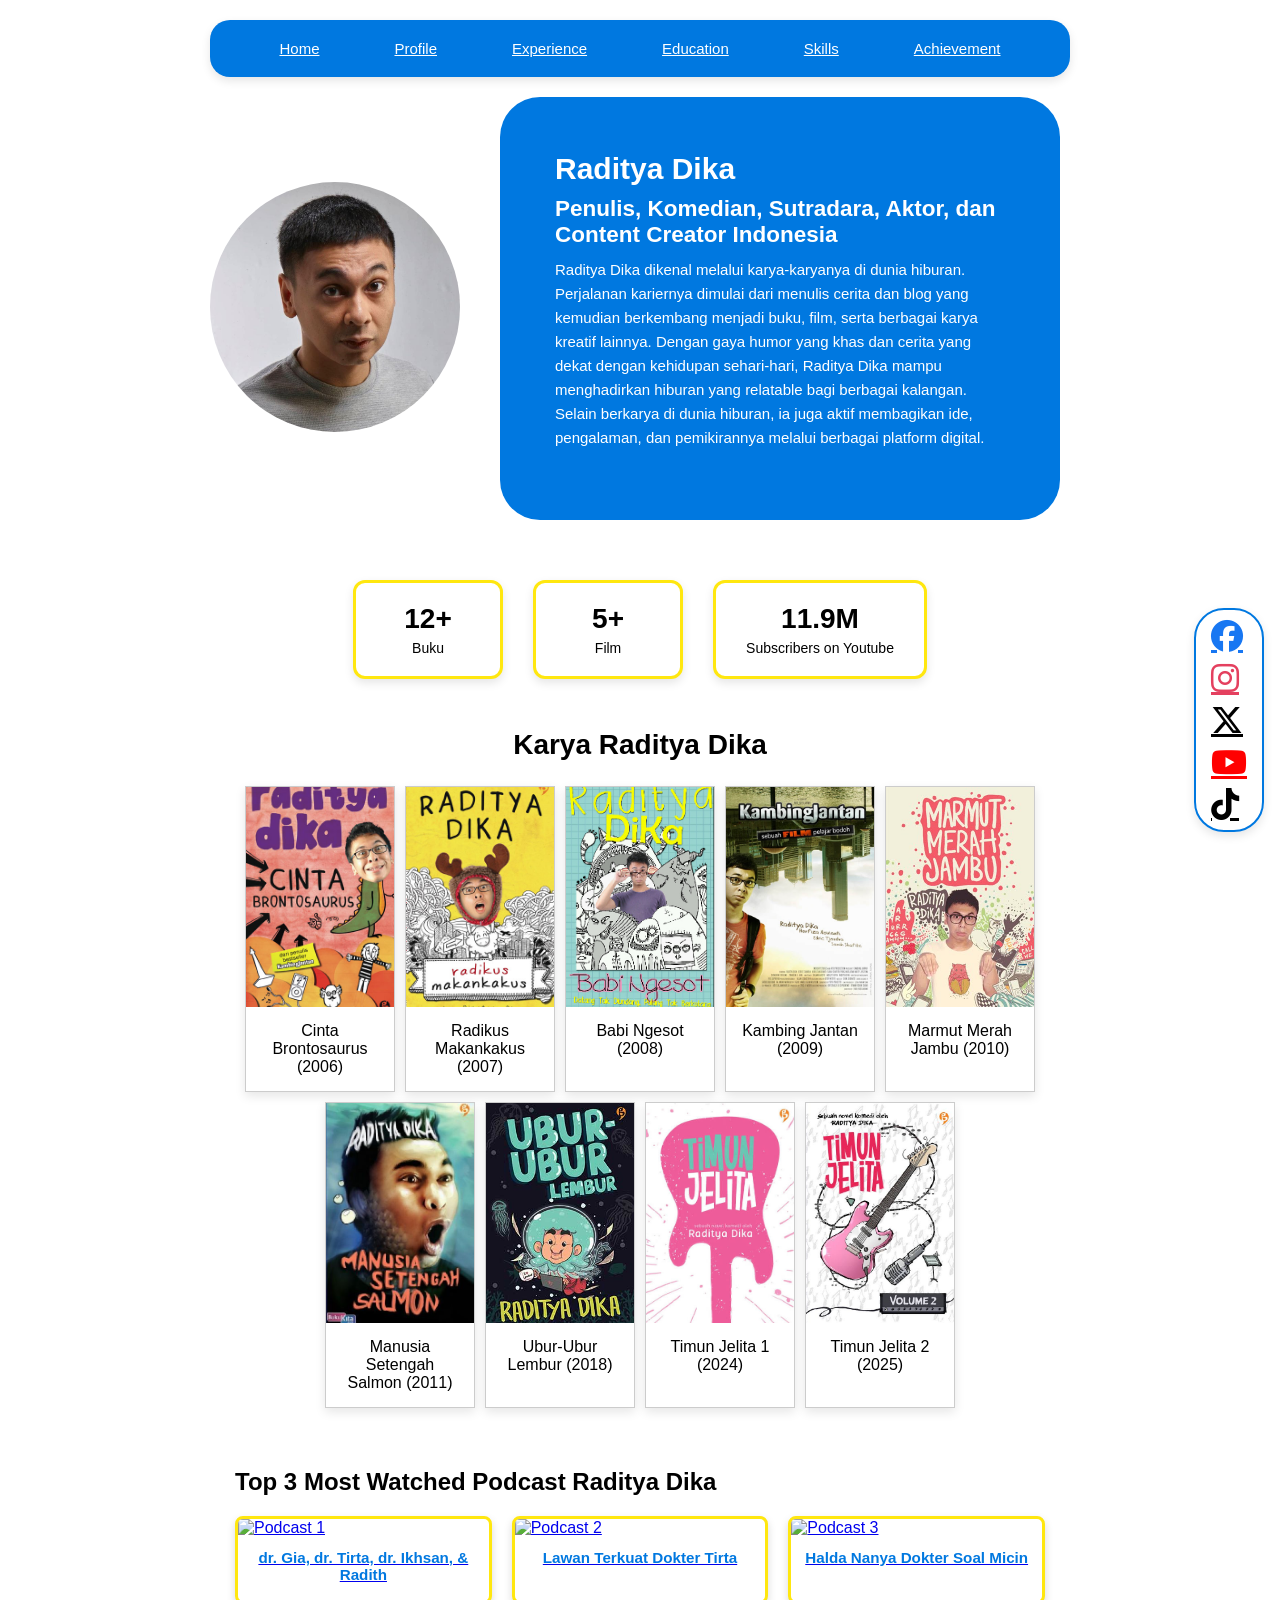
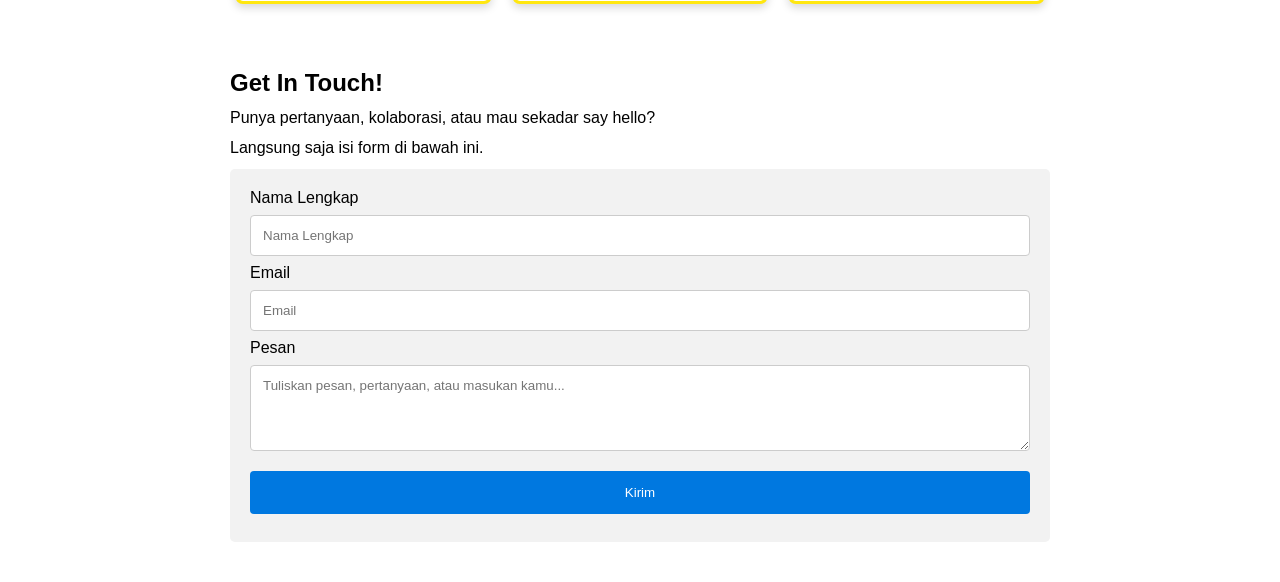
==== commit f725b4f3: "Fix web" ====
--- a/index.html
+++ b/index.html
@@ -162,6 +162,7 @@
             <a href="https://www.instagram.com/raditya_dika/" class="fa-brands fa-instagram"></a>
             <a href="https://x.com/radtyadikaa" class="fa-brands fa-x-twitter"></a>
             <a href="https://www.youtube.com/@radityadika" class="fa-brands fa-youtube"></a>
+            <a href="https://www.tiktok.com/@radityadika28" class="fa-brands fa-tiktok"></a>
         </div>
     </div>
 
--- a/style.css
+++ b/style.css
@@ -260,6 +260,10 @@
   color: #FF0000;
 }
 
+.fa-tiktok {
+  color: #000000;
+}
+
 .contact {
   padding-top: 20px;
   margin: 20px;
@@ -558,3 +562,82 @@
     gap: 12px;
   }
 }
+
+.gallery.skills-grid,
+.gallery.achieve-grid {
+  display: grid;
+  grid-template-columns: repeat(3, 1fr);
+  gap: 15px;
+}
+
+.skill-card,
+.achieve-card {
+  background-color: #ffffff;
+  border-radius: 8px;
+  border: 3px solid #ffe70f;
+  box-shadow: 0 4px 8px rgba(0, 0, 0, 0.15);
+  padding: 20px;
+  text-align: center;
+  transition: transform 0.2s ease;
+}
+
+.skill-card:hover,
+.achieve-card:hover {
+  transform: translateY(-5px);
+}
+
+.skill-card {
+  display: flex;
+  flex-direction: column;
+  align-items: center;
+  gap: 12px;
+}
+
+.skill-icon {
+  font-size: 1.8rem;
+  width: 55px;
+  height: 55px;
+  background-color: #ffe70f;
+  color: #0078e0;
+  border-radius: 50%;
+  display: flex;
+  align-items: center;
+  justify-content: center;
+  transition: transform 0.2s ease;
+}
+
+.skill-card:hover .skill-icon {
+  transform: scale(1.1);
+}
+
+.skill-card h4 {
+  font-size: 1rem;
+  color: #000000;
+}
+
+.achieve-card h4 {
+  font-size: 0.95rem;
+  font-weight: bold;
+  color: #000000;
+  margin-bottom: 8px;
+}
+
+.achieve-card p {
+  font-size: 0.8rem;
+  color: #333333;
+  line-height: 1.4;
+}
+
+@media (max-width: 992px) {
+  .gallery.skills-grid,
+  .gallery.achieve-grid {
+    grid-template-columns: repeat(2, 1fr);
+  }
+}
+
+@media (max-width: 768px) {
+  .gallery.skills-grid,
+  .gallery.achieve-grid {
+    grid-template-columns: 1fr;
+  }
+}
